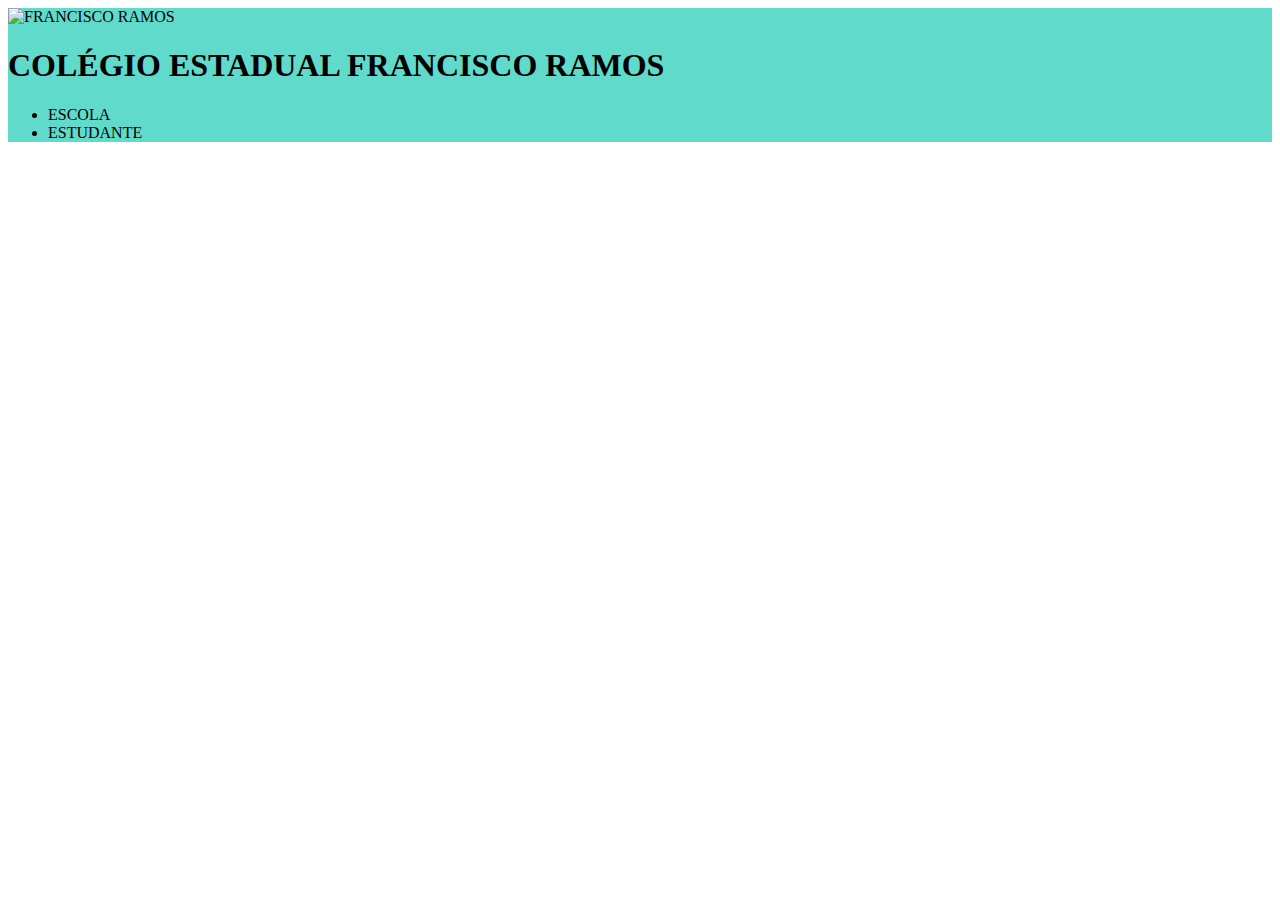
==== index.html @ 91f539c5 "Update index.html" ====
<!DOCTYPE html>
<html lang="pt">
<head>
    <meta charset="UTF-8">
    <meta http-equiv="X-UA-Compatible" content="IE=edge">
    <meta name="viewport" content="width=device-width, initial-scale=1.0">
    <title>Colégio Francisco Ramos</title>
    <link rel="stylesheet" href="style.css">
</head>
<body>
    <header>  
     <img class="cabecalho-imagem" src="C:\Users\Amanda\Downloads\site-escola--main\site-escola--AMTS\289843040_5175473649205622_1642934345127896663_n (1).jpg" alt="FRANCISCO RAMOS">
        <h1>COLÉGIO ESTADUAL FRANCISCO RAMOS</h1>
          <ul>
            <li>ESCOLA</li>
            <li>ESTUDANTE</li>
        </ul>
    </header>

</body> 
</html>
---- style.css ----
header{
    background-color: #5FDACB;
    color: black;
}

.cabecalho-imagem{
    largura : 20%   
}
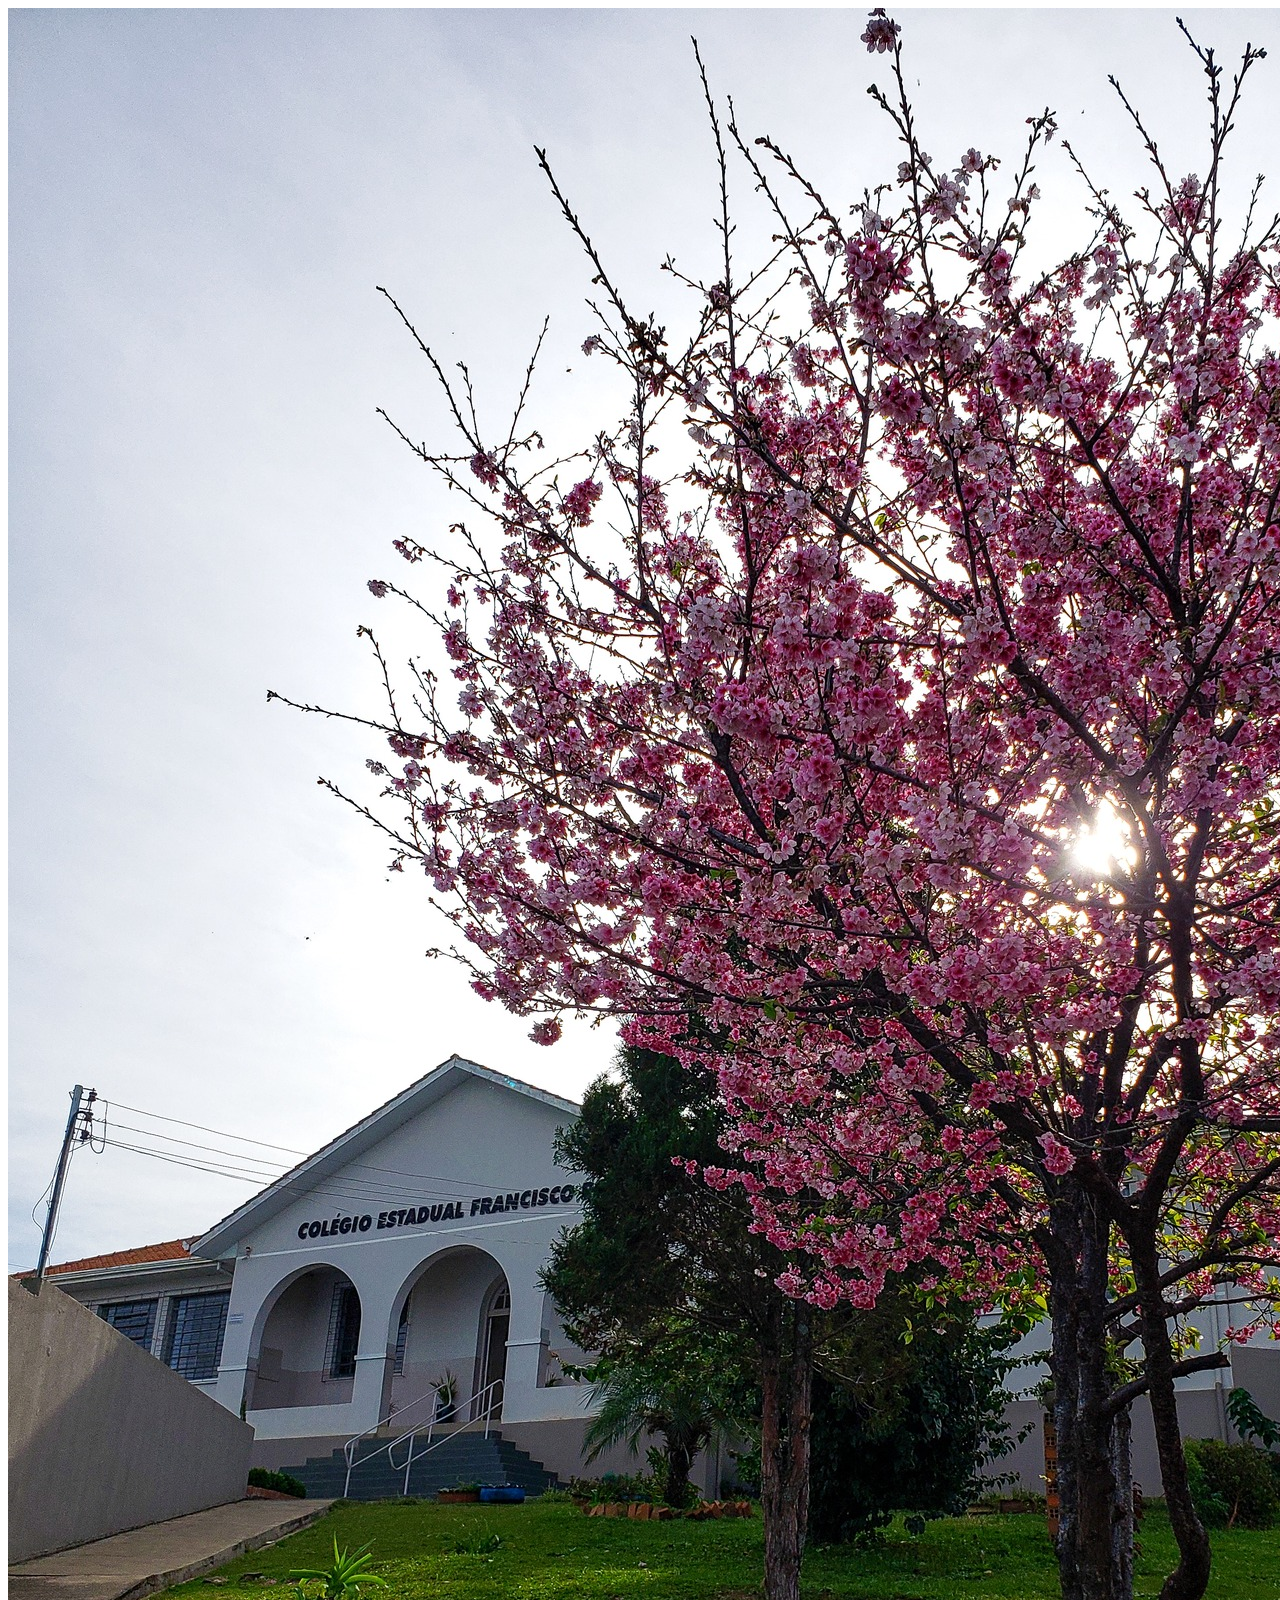
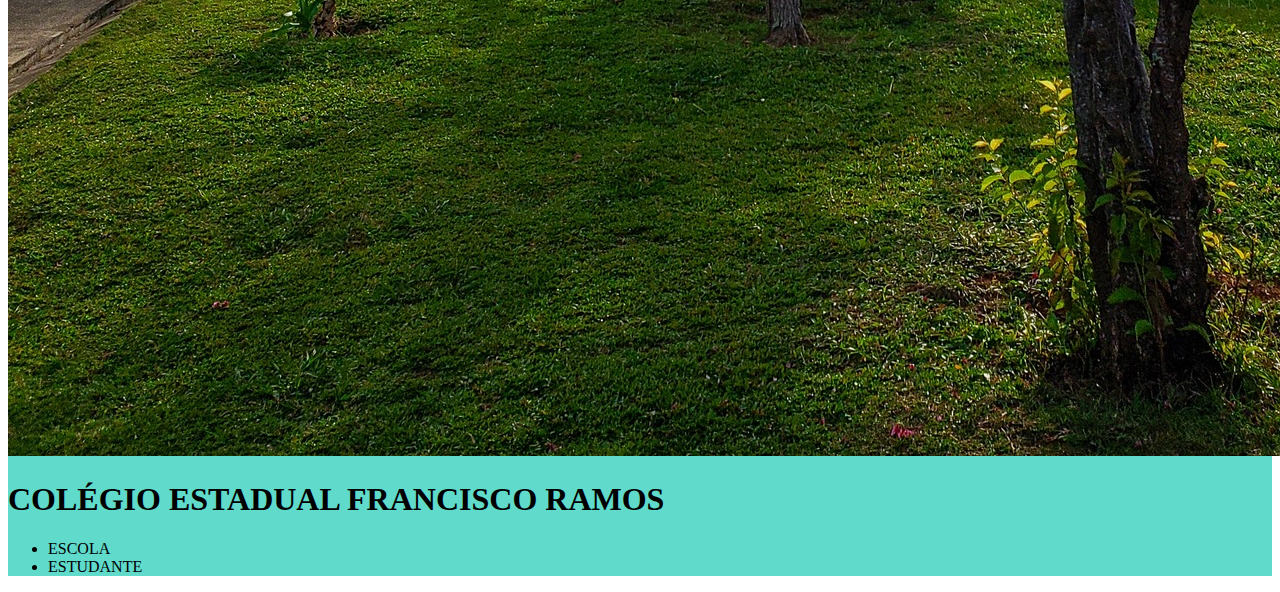
==== commit 08b6f35f: "Update index.html" ====
--- a/index.html
+++ b/index.html
@@ -9,7 +9,7 @@
 </head>
 <body>
     <header>  
-     <img class="cabecalho-imagem" src="C:\Users\Amanda\Downloads\site-escola--main\site-escola--AMTS\289843040_5175473649205622_1642934345127896663_n (1).jpg" alt="FRANCISCO RAMOS">
+     <img class="cabecalho-imagem" src="289843040_5175473649205622_1642934345127896663_n (1).jpg" alt="FRANCISCO RAMOS">
         <h1>COLÉGIO ESTADUAL FRANCISCO RAMOS</h1>
           <ul>
             <li>ESCOLA</li>
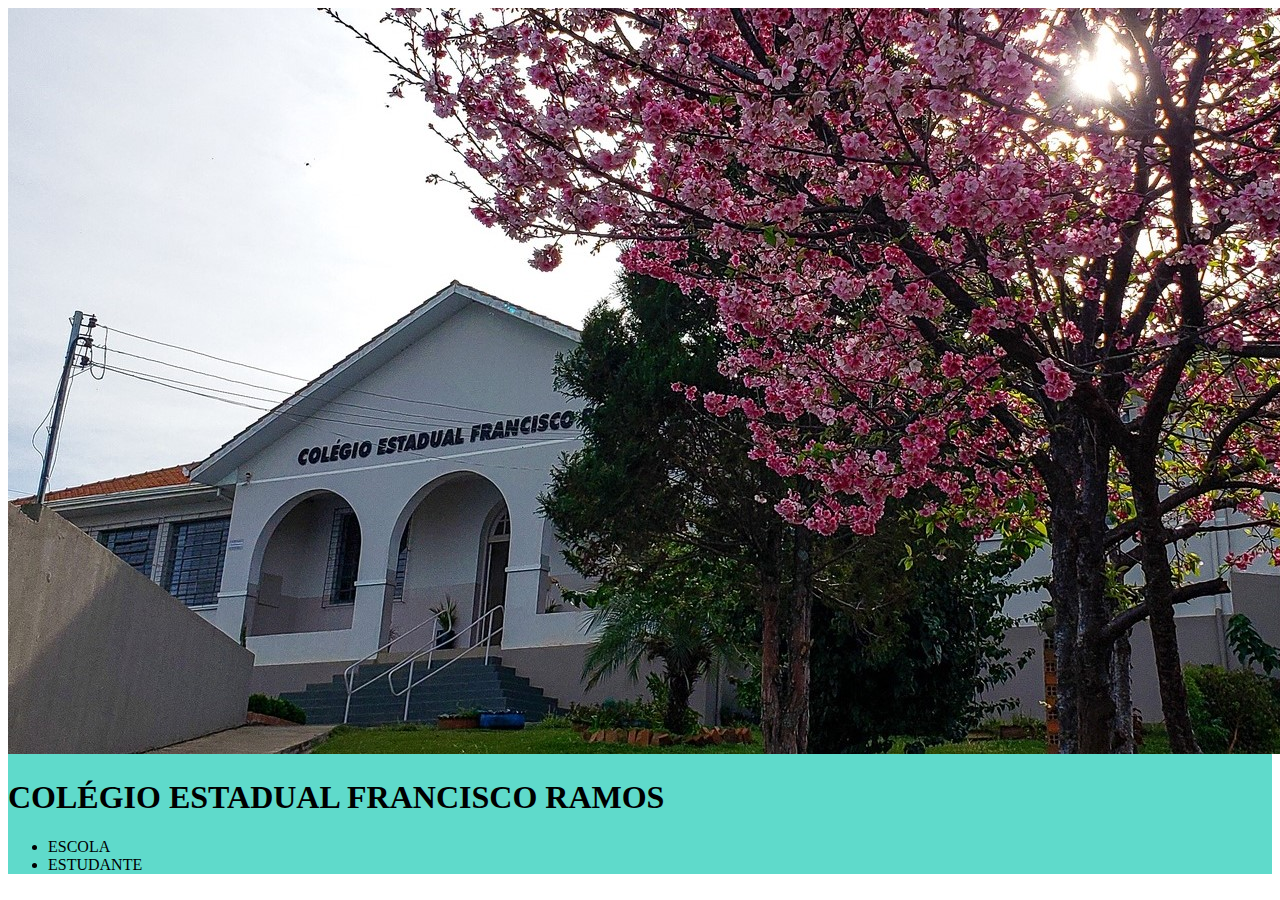
==== commit f18a22d9: "Update index.html" ====
--- a/index.html
+++ b/index.html
@@ -9,7 +9,7 @@
 </head>
 <body>
     <header>  
-     <img class="cabecalho-imagem" src="289843040_5175473649205622_1642934345127896663_n (1).jpg" alt="FRANCISCO RAMOS">
+     <img class="cabecalho-imagem" src="289843040_5175473649205622_1642934345127896663_n.jpg" alt="FRANCISCO RAMOS">
         <h1>COLÉGIO ESTADUAL FRANCISCO RAMOS</h1>
           <ul>
             <li>ESCOLA</li>
--- a/style.css
+++ b/style.css
@@ -4,5 +4,5 @@
 }
 
 .cabecalho-imagem{
-    largura : 20%   
+    largura : 40%   
 }
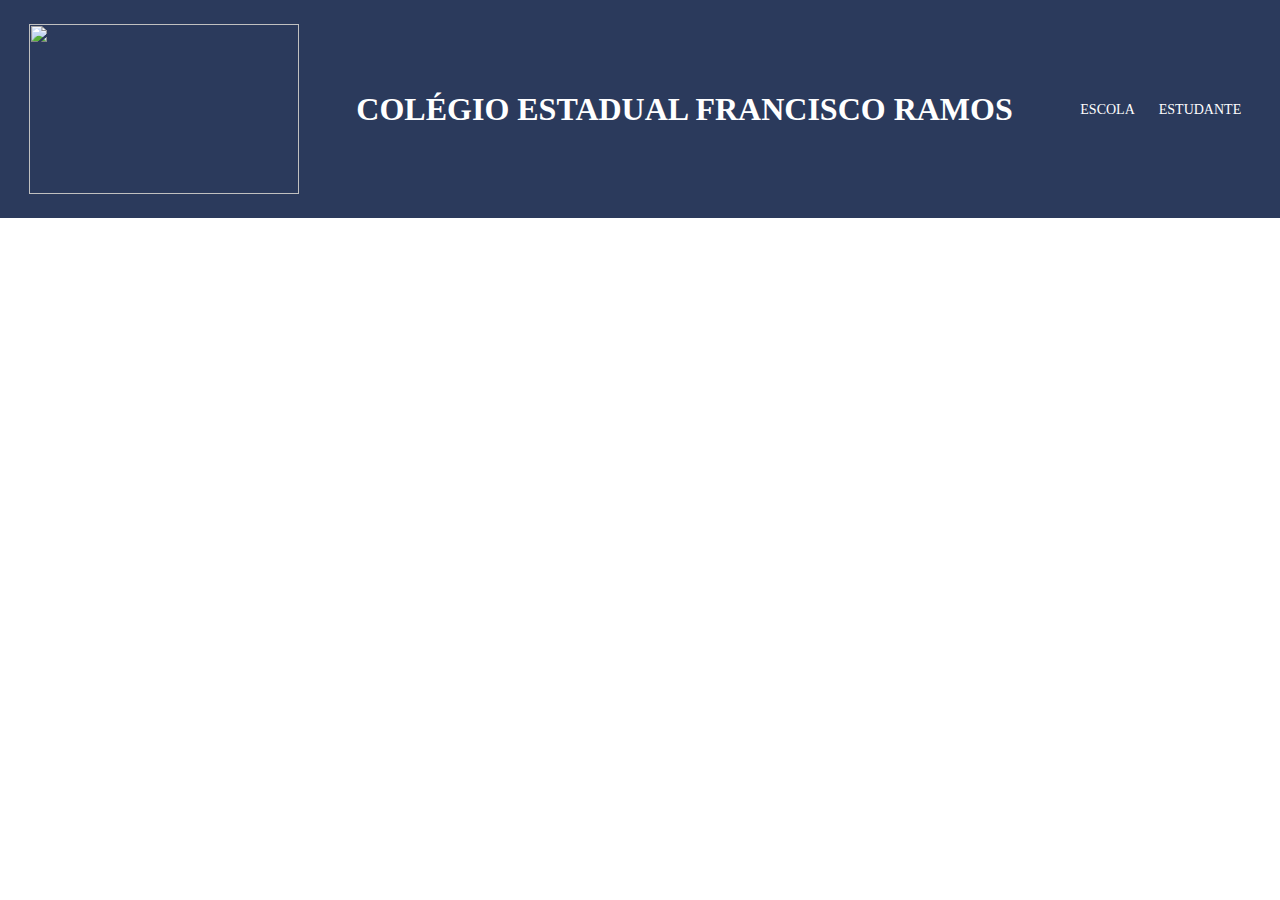
==== commit b5e9c8b2: "Add files via upload" ====
--- a/index.html
+++ b/index.html
@@ -7,15 +7,16 @@
     <title>Colégio Francisco Ramos</title>
     <link rel="stylesheet" href="style.css">
 </head>
+
 <body>
-    <header>  
-     <img class="cabecalho-imagem" src="289843040_5175473649205622_1642934345127896663_n.jpg" alt="FRANCISCO RAMOS">
-        <h1>COLÉGIO ESTADUAL FRANCISCO RAMOS</h1>
-          <ul>
-            <li>ESCOLA</li>
-            <li>ESTUDANTE</li>
+    <header class="cabeçalho">
+     <img src="Nova pasta/OIP.jpeg"  width="270px" height="170px">
+     <h1>COLÉGIO ESTADUAL FRANCISCO RAMOS</h1>
+          <ul class="cabeçalho-lista"> 
+            <li class=cabeçalho-lista-item>ESCOLA</li>
+            <li class= cabeçalho-lista-item>ESTUDANTE</li>
         </ul>
     </header>
 
 </body> 
-</html>
+</html>--- a/style.css
+++ b/style.css
@@ -1,8 +1,26 @@
-header{
-    background-color: #5FDACB;
-    color: black;
+*{
+    margin: 0%;
+    padding: 0%;
+}
+    header{ 
+background-color: #2b3a5c;
+color: white;
+display: flex;
+justify-content: space-around;
+align-items: center;
+padding: 24px 0;
 }
 
-.cabecalho-imagem{
-    largura : 40%   
-}
+    .cabecalho-imagem{
+        width: 1%
+        }
+        
+    .cabeçalho-lista-item{
+        display: inline-block;
+        margin: 0% 10px;
+        font-size: 14px; 
+    }   
+    .cabecalho-imagem {
+        width: 2%;
+
+        }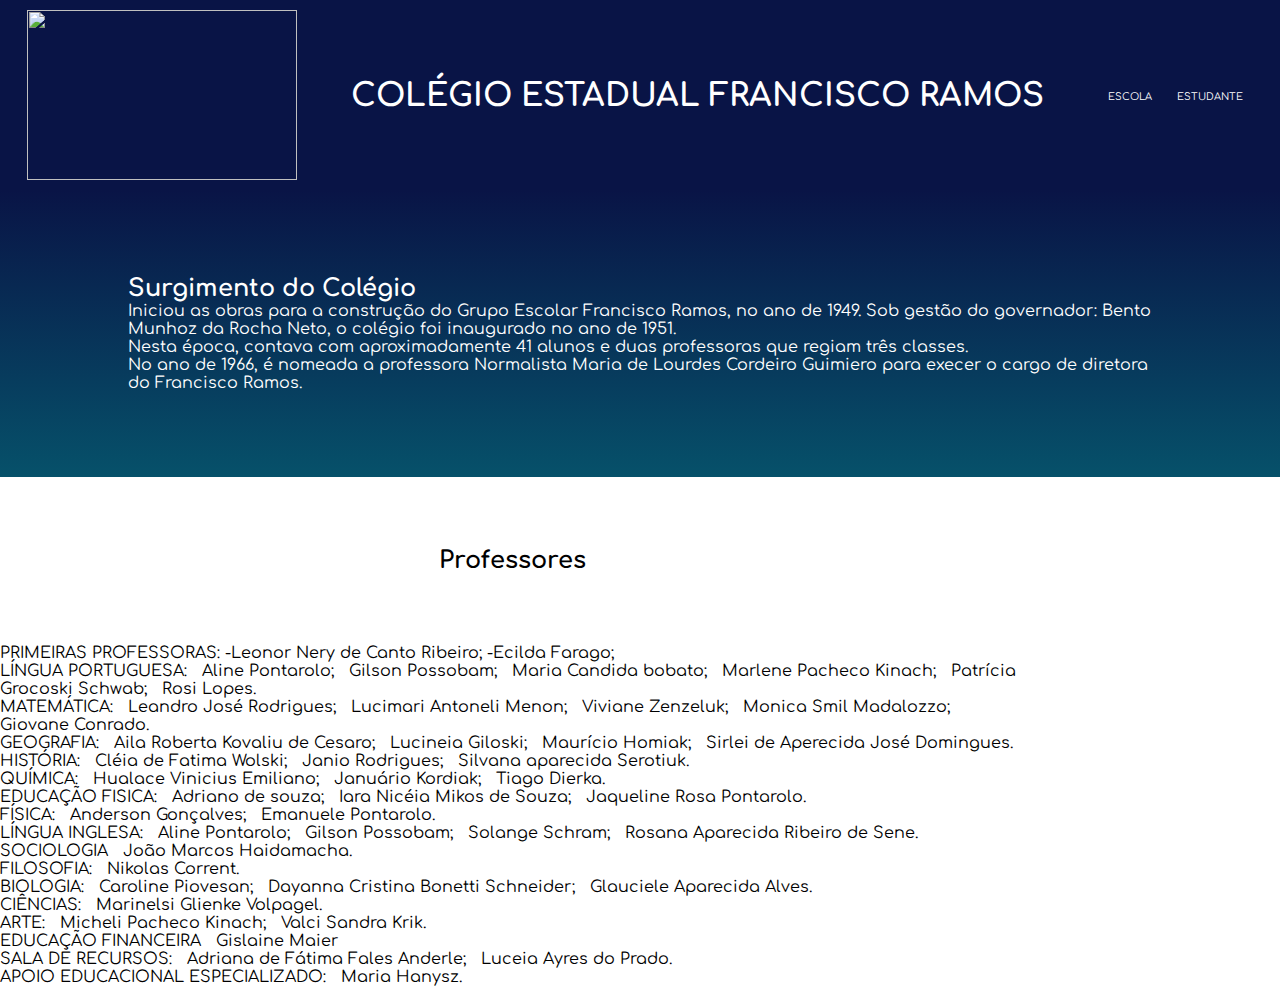
==== commit 4724160e: "Add files via upload" ====
--- a/index.html
+++ b/index.html
@@ -6,6 +6,9 @@
     <meta name="viewport" content="width=device-width, initial-scale=1.0">
     <title>Colégio Francisco Ramos</title>
     <link rel="stylesheet" href="style.css">
+    <link rel="preconnect" href="https://fonts.googleapis.com">
+<link rel="preconnect" href="https://fonts.gstatic.com" crossorigin>
+<link href="https://fonts.googleapis.com/css2?family=Comfortaa&display=swap" rel="stylesheet">
 </head>
 
 <body>
@@ -17,6 +20,121 @@
             <li class= cabeçalho-lista-item>ESTUDANTE</li>
         </ul>
     </header>
+<section class="escola">
+    <div class="escola-div-conteudo">
+        <h2 class="Escola-titulo"> Surgimento do Colégio</h2>
+        <p class="Escola-texto-um">Iniciou as obras para a construção do Grupo Escolar Francisco Ramos, no ano de 1949. Sob gestão  do governador: Bento Munhoz da Rocha Neto, o colégio foi inaugurado no ano de 1951.</p>
+        <p class="Escola-texto-dois">Nesta época, contava com aproximadamente 41 alunos e duas professoras que regiam três classes.</p>
+           <p class="Escola-texto-tres">No ano de 1966, é nomeada a professora Normalista Maria de Lourdes Cordeiro Guimiero para execer o cargo de diretora do Francisco Ramos.</p>
+    </div>
+
+</section>
+<section class="estudante">
+<h2 class="estudante-titulo"> Professores</h2>
+<p class=" Primairas-professoras"> PRIMEIRAS PROFESSORAS:
+    -Leonor Nery de Canto Ribeiro;
+    -Ecilda Farago;
+  </p>
+
+<p class="Língua Portuguesa"> 
+    LÍNGUA PORTUGUESA:
+       Aline Pontarolo; 
+       Gilson Possobam;
+       Maria Candida bobato;
+       Marlene Pacheco Kinach;
+       Patrícia Grocoski Schwab;
+       Rosi Lopes.
+</p>
+<p class="Matemática">
+MATEMÁTICA:
+       Leandro José Rodrigues;
+       Lucimari Antoneli Menon;
+       Viviane Zenzeluk;
+       Monica Smil Madalozzo;
+       Giovane Conrado.
+</p>
+<p class="Geografia">
+GEOGRAFIA: 
+       Aila Roberta Kovaliu de Cesaro;
+       Lucineia Giloski;
+       Maurício Homiak;
+       Sirlei de Aperecida José Domingues.
+</p>
+<p class="História">
+    HISTÓRIA:
+       Cléia de Fatima Wolski;
+       Janio Rodrigues;
+       Silvana aparecida Serotiuk.
+
+</p>
+<p class="quimica"> QUÍMICA:
+       Hualace Vinicius Emiliano;
+       Januário Kordiak;
+       Tiago Dierka.
+
+</p>
+<p class="educacação fisica">
+    EDUCAÇÃO FISICA:
+      Adriano de souza;
+      Iara Nicéia Mikos de Souza;
+      Jaqueline Rosa Pontarolo.
+
+</p>
+<p class="fisica">
+    FÍSICA:
+      Anderson Gonçalves;
+      Emanuele Pontarolo. 
+</p>
+<p class="lingua Inglesa">
+    LÍNGUA INGLESA:
+      Aline Pontarolo;
+      Gilson Possobam;
+      Solange Schram;
+      Rosana Aparecida Ribeiro de Sene.
+
+</p>
+<p class="sociologia">
+    SOCIOLOGIA
+      João Marcos Haidamacha.
+</p>
+<p class="Filosofia">
+    FILOSOFIA:
+      Nikolas Corrent.
+</p>
+<p class="biologia">
+    BIOLOGIA:
+      Caroline Piovesan;
+      Dayanna Cristina Bonetti Schneider;
+      Glauciele Aparecida Alves.
+</p>
+<p class="ciencias">
+CIÊNCIAS:
+      Marinelsi Glienke Volpagel.
+</p>
+<p class="arte">
+    ARTE:
+      Micheli Pacheco Kinach;
+      Valci Sandra Krik.
+</p>
+<p class="educacao Financeira">
+    EDUCAÇÃO FINANCEIRA
+      Gislaine Maier
+</p>
+<p class="sala de recursos">
+    SALA DE RECURSOS:
+      Adriana de Fátima Fales Anderle;
+      Luceia Ayres do Prado.
+</p>
+<p class="Apoio Educacional Especializado">
+    APOIO EDUCACIONAL ESPECIALIZADO:
+      Maria Hanysz.
+    </p>
+    
+</section>
 
 </body> 
-</html>+</html>
+
+
+
+               --- a/style.css
+++ b/style.css
@@ -2,13 +2,16 @@
     margin: 0%;
     padding: 0%;
 }
+body{
+    font-family: 'Comfortaa', cursive;
+}
     header{ 
-background-color: #2b3a5c;
+background-color: #091446;
 color: white;
 display: flex;
 justify-content: space-around;
 align-items: center;
-padding: 24px 0;
+padding: 10px 0;
 }
 
     .cabecalho-imagem{
@@ -18,9 +21,32 @@
     .cabeçalho-lista-item{
         display: inline-block;
         margin: 0% 10px;
-        font-size: 14px; 
+        font-size: 10px; 
     }   
     .cabecalho-imagem {
         width: 2%;
 
-        }+        }
+        .escola{
+            background-image: linear-gradient(#091446, #06516a);
+        color: white;
+        display: flex;
+        justify-content: center;
+        align-items: center;
+        padding: 85px 0;
+        }
+        .escola-div-conteudo{
+            width: 80%;
+        }
+            .escola-titulo{
+                padding: 24px 0;
+            }
+            .estudante{
+                width: 80%;
+            }
+            .estudante-titulo{
+                display: flex;
+        justify-content: center;
+        align-items: center;
+        padding: 70px 0;
+            }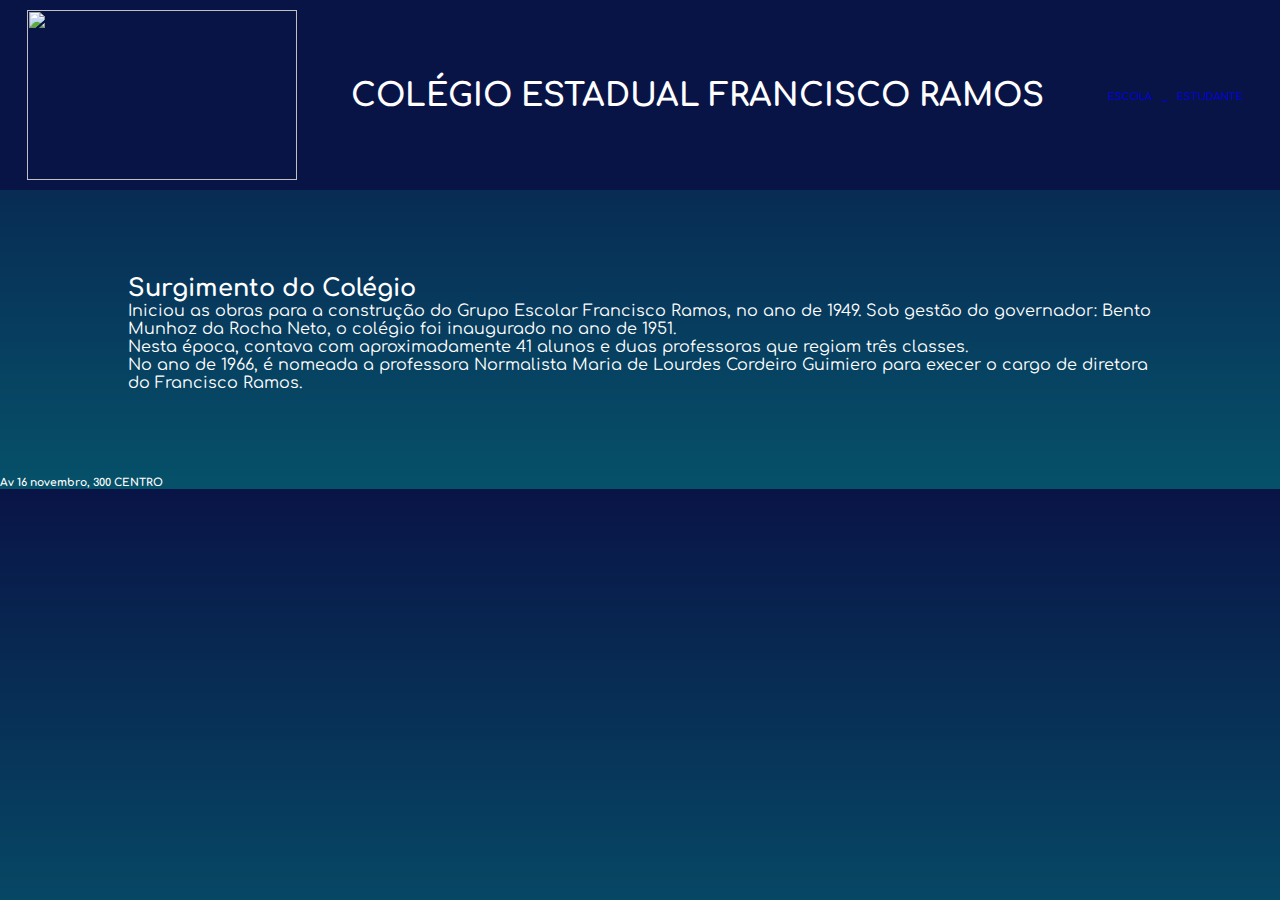
==== commit 2c1edebd: "Add files via upload" ====
--- a/index.html
+++ b/index.html
@@ -16,8 +16,8 @@
      <img src="Nova pasta/OIP.jpeg"  width="270px" height="170px">
      <h1>COLÉGIO ESTADUAL FRANCISCO RAMOS</h1>
           <ul class="cabeçalho-lista"> 
-            <li class=cabeçalho-lista-item>ESCOLA</li>
-            <li class= cabeçalho-lista-item>ESTUDANTE</li>
+         <a href="escola.html">   <li class=cabeçalho-lista-item>ESCOLA</li> </a>
+         <a href="estudante.html">   <li class= cabeçalho-lista-item>ESTUDANTE</li> </a>
         </ul>
     </header>
 <section class="escola">
@@ -27,114 +27,7 @@
         <p class="Escola-texto-dois">Nesta época, contava com aproximadamente 41 alunos e duas professoras que regiam três classes.</p>
            <p class="Escola-texto-tres">No ano de 1966, é nomeada a professora Normalista Maria de Lourdes Cordeiro Guimiero para execer o cargo de diretora do Francisco Ramos.</p>
     </div>
-
-</section>
-<section class="estudante">
-<h2 class="estudante-titulo"> Professores</h2>
-<p class=" Primairas-professoras"> PRIMEIRAS PROFESSORAS:
-    -Leonor Nery de Canto Ribeiro;
-    -Ecilda Farago;
-  </p>
-
-<p class="Língua Portuguesa"> 
-    LÍNGUA PORTUGUESA:
-       Aline Pontarolo; 
-       Gilson Possobam;
-       Maria Candida bobato;
-       Marlene Pacheco Kinach;
-       Patrícia Grocoski Schwab;
-       Rosi Lopes.
-</p>
-<p class="Matemática">
-MATEMÁTICA:
-       Leandro José Rodrigues;
-       Lucimari Antoneli Menon;
-       Viviane Zenzeluk;
-       Monica Smil Madalozzo;
-       Giovane Conrado.
-</p>
-<p class="Geografia">
-GEOGRAFIA: 
-       Aila Roberta Kovaliu de Cesaro;
-       Lucineia Giloski;
-       Maurício Homiak;
-       Sirlei de Aperecida José Domingues.
-</p>
-<p class="História">
-    HISTÓRIA:
-       Cléia de Fatima Wolski;
-       Janio Rodrigues;
-       Silvana aparecida Serotiuk.
-
-</p>
-<p class="quimica"> QUÍMICA:
-       Hualace Vinicius Emiliano;
-       Januário Kordiak;
-       Tiago Dierka.
-
-</p>
-<p class="educacação fisica">
-    EDUCAÇÃO FISICA:
-      Adriano de souza;
-      Iara Nicéia Mikos de Souza;
-      Jaqueline Rosa Pontarolo.
-
-</p>
-<p class="fisica">
-    FÍSICA:
-      Anderson Gonçalves;
-      Emanuele Pontarolo. 
-</p>
-<p class="lingua Inglesa">
-    LÍNGUA INGLESA:
-      Aline Pontarolo;
-      Gilson Possobam;
-      Solange Schram;
-      Rosana Aparecida Ribeiro de Sene.
-
-</p>
-<p class="sociologia">
-    SOCIOLOGIA
-      João Marcos Haidamacha.
-</p>
-<p class="Filosofia">
-    FILOSOFIA:
-      Nikolas Corrent.
-</p>
-<p class="biologia">
-    BIOLOGIA:
-      Caroline Piovesan;
-      Dayanna Cristina Bonetti Schneider;
-      Glauciele Aparecida Alves.
-</p>
-<p class="ciencias">
-CIÊNCIAS:
-      Marinelsi Glienke Volpagel.
-</p>
-<p class="arte">
-    ARTE:
-      Micheli Pacheco Kinach;
-      Valci Sandra Krik.
-</p>
-<p class="educacao Financeira">
-    EDUCAÇÃO FINANCEIRA
-      Gislaine Maier
-</p>
-<p class="sala de recursos">
-    SALA DE RECURSOS:
-      Adriana de Fátima Fales Anderle;
-      Luceia Ayres do Prado.
-</p>
-<p class="Apoio Educacional Especializado">
-    APOIO EDUCACIONAL ESPECIALIZADO:
-      Maria Hanysz.
-    </p>
-    
-</section>
-
+ </section>
+ <h6>Av 16 novembro, 300 CENTRO</h6>
 </body> 
-</html>
-
-
-
-               +</html>--- a/style.css
+++ b/style.css
@@ -3,6 +3,8 @@
     padding: 0%;
 }
 body{
+    background-image: linear-gradient(#091446, #06516a);
+        color: white;
     font-family: 'Comfortaa', cursive;
 }
     header{ 
@@ -28,8 +30,7 @@
 
         }
         .escola{
-            background-image: linear-gradient(#091446, #06516a);
-        color: white;
+    
         display: flex;
         justify-content: center;
         align-items: center;
@@ -49,4 +50,16 @@
         justify-content: center;
         align-items: center;
         padding: 70px 0;
-            }+            }
+
+            .colegio{  
+                text-align: center;
+            }
+.colegio-imagem{
+    text-align: center;
+    padding: 15px 0;
+}
+    .imagem-todos{
+        display:grid;
+     grid-template-columns: 60 60 60 60 60;
+    }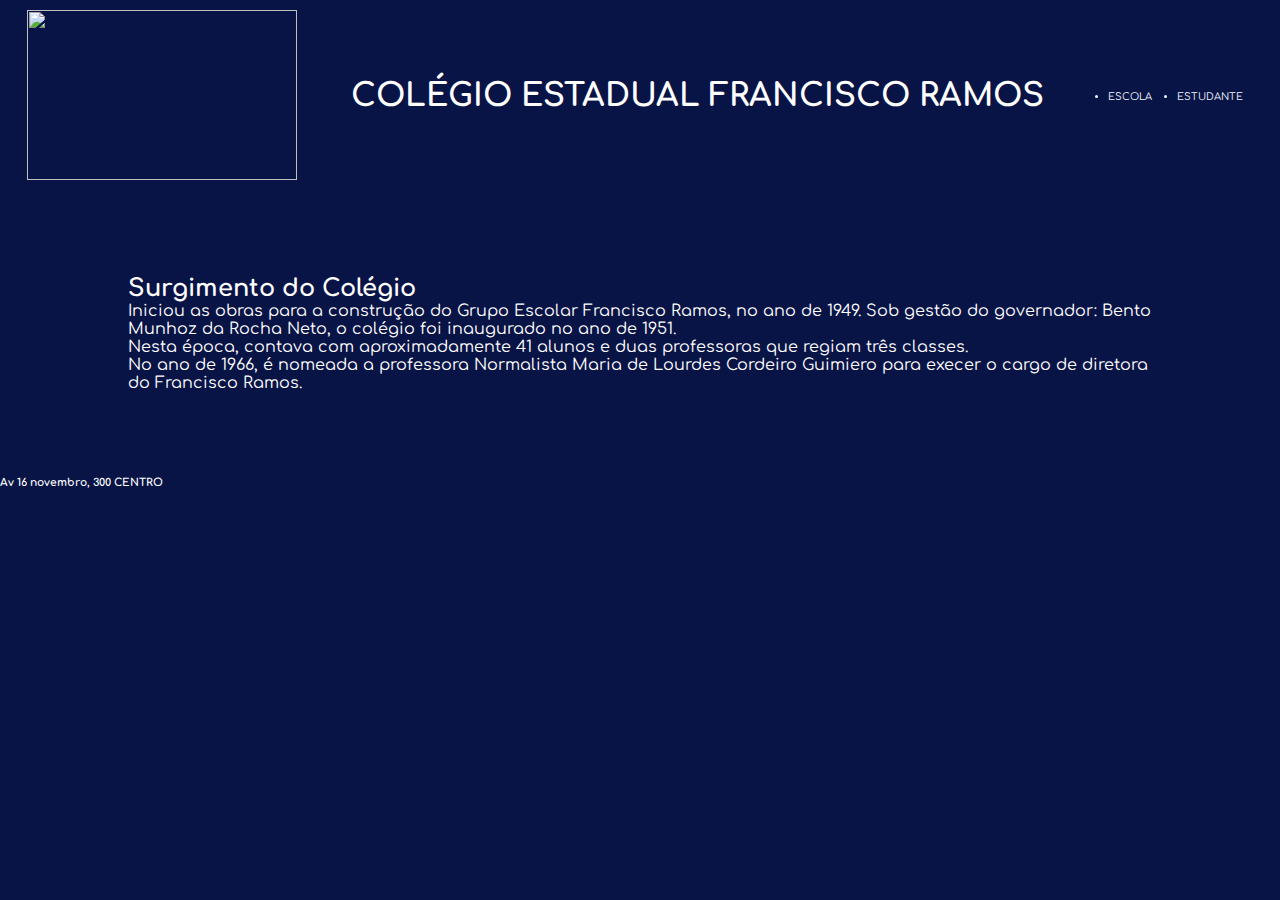
==== commit 80c78cef: "Add files via upload" ====
--- a/index.html
+++ b/index.html
@@ -11,15 +11,17 @@
 <link href="https://fonts.googleapis.com/css2?family=Comfortaa&display=swap" rel="stylesheet">
 </head>
 
-<body>
     <header class="cabeçalho">
      <img src="Nova pasta/OIP.jpeg"  width="270px" height="170px">
      <h1>COLÉGIO ESTADUAL FRANCISCO RAMOS</h1>
           <ul class="cabeçalho-lista"> 
-         <a href="escola.html">   <li class=cabeçalho-lista-item>ESCOLA</li> </a>
-         <a href="estudante.html">   <li class= cabeçalho-lista-item>ESTUDANTE</li> </a>
+
+         <a href="escola.html">  <div class="cabeçalho-lista-item"><li>ESCOLA</li> </div></a>
+         <a href="estudante.html">  <div class="cabeçalho-lista-item"><li>ESTUDANTE</li> </div>  </a>
         </ul>
+   
     </header>
+    <body>
 <section class="escola">
     <div class="escola-div-conteudo">
         <h2 class="Escola-titulo"> Surgimento do Colégio</h2>
@@ -28,6 +30,7 @@
            <p class="Escola-texto-tres">No ano de 1966, é nomeada a professora Normalista Maria de Lourdes Cordeiro Guimiero para execer o cargo de diretora do Francisco Ramos.</p>
     </div>
  </section>
+ 
  <h6>Av 16 novembro, 300 CENTRO</h6>
 </body> 
 </html>--- a/style.css
+++ b/style.css
@@ -3,7 +3,7 @@
     padding: 0%;
 }
 body{
-    background-image: linear-gradient(#091446, #06516a);
+    background-image: linear-gradient(#091446,#091446);
         color: white;
     font-family: 'Comfortaa', cursive;
 }
@@ -15,6 +15,7 @@
 align-items: center;
 padding: 10px 0;
 }
+    
 
     .cabecalho-imagem{
         width: 1%
@@ -24,19 +25,20 @@
         display: inline-block;
         margin: 0% 10px;
         font-size: 10px; 
+        color: aliceblue;
     }   
     .cabecalho-imagem {
         width: 2%;
 
         }
-        .escola{
-    
+        .escola {
+  
         display: flex;
         justify-content: center;
         align-items: center;
         padding: 85px 0;
         }
-        .escola-div-conteudo{
+        .escola-div-conteudo {
             width: 80%;
         }
             .escola-titulo{
@@ -55,6 +57,7 @@
             .colegio{  
                 text-align: center;
             }
+            
 .colegio-imagem{
     text-align: center;
     padding: 15px 0;
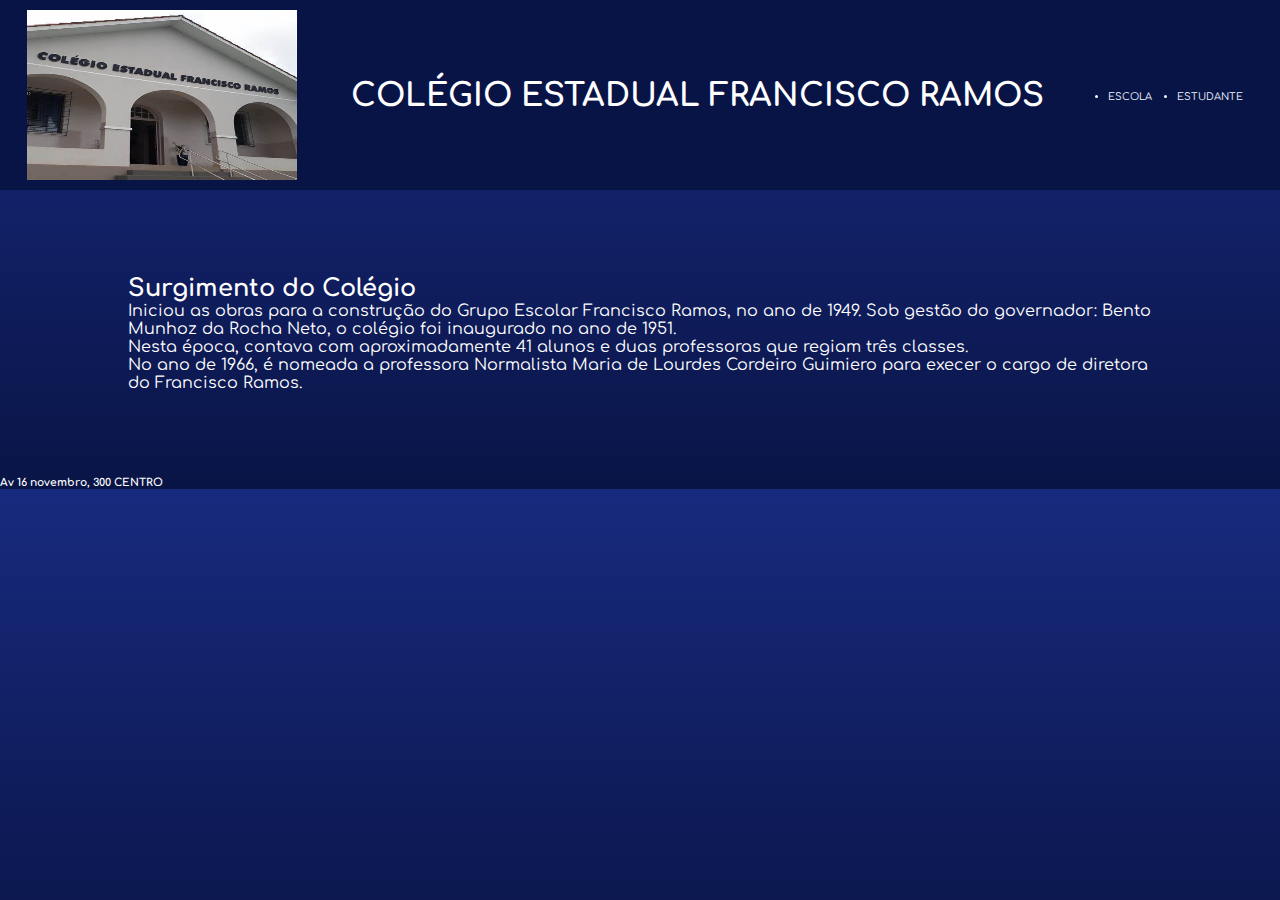
==== commit cb3f8d05: "27.07" ====
--- a/index.html
+++ b/index.html
@@ -12,7 +12,7 @@
 </head>
 
     <header class="cabeçalho">
-     <img src="Nova pasta/OIP.jpeg"  width="270px" height="170px">
+     <img src="OIP.jpeg"  width="270px" height="170px">
      <h1>COLÉGIO ESTADUAL FRANCISCO RAMOS</h1>
           <ul class="cabeçalho-lista"> 
 
@@ -31,6 +31,9 @@
     </div>
  </section>
  
- <h6>Av 16 novembro, 300 CENTRO</h6>
+ 
 </body> 
+<footer>
+    <h6>Av 16 novembro, 300 CENTRO</h6>
+</footer>
 </html>--- a/style.css
+++ b/style.css
@@ -3,7 +3,7 @@
     padding: 0%;
 }
 body{
-    background-image: linear-gradient(#091446,#091446);
+    background-image: linear-gradient(#182a7e,#091446);
         color: white;
     font-family: 'Comfortaa', cursive;
 }
@@ -65,4 +65,7 @@
     .imagem-todos{
         display:grid;
      grid-template-columns: 60 60 60 60 60;
+    }
+    .footer{
+        background-image: linear-gradient(#9ea4be,#091446);
     }